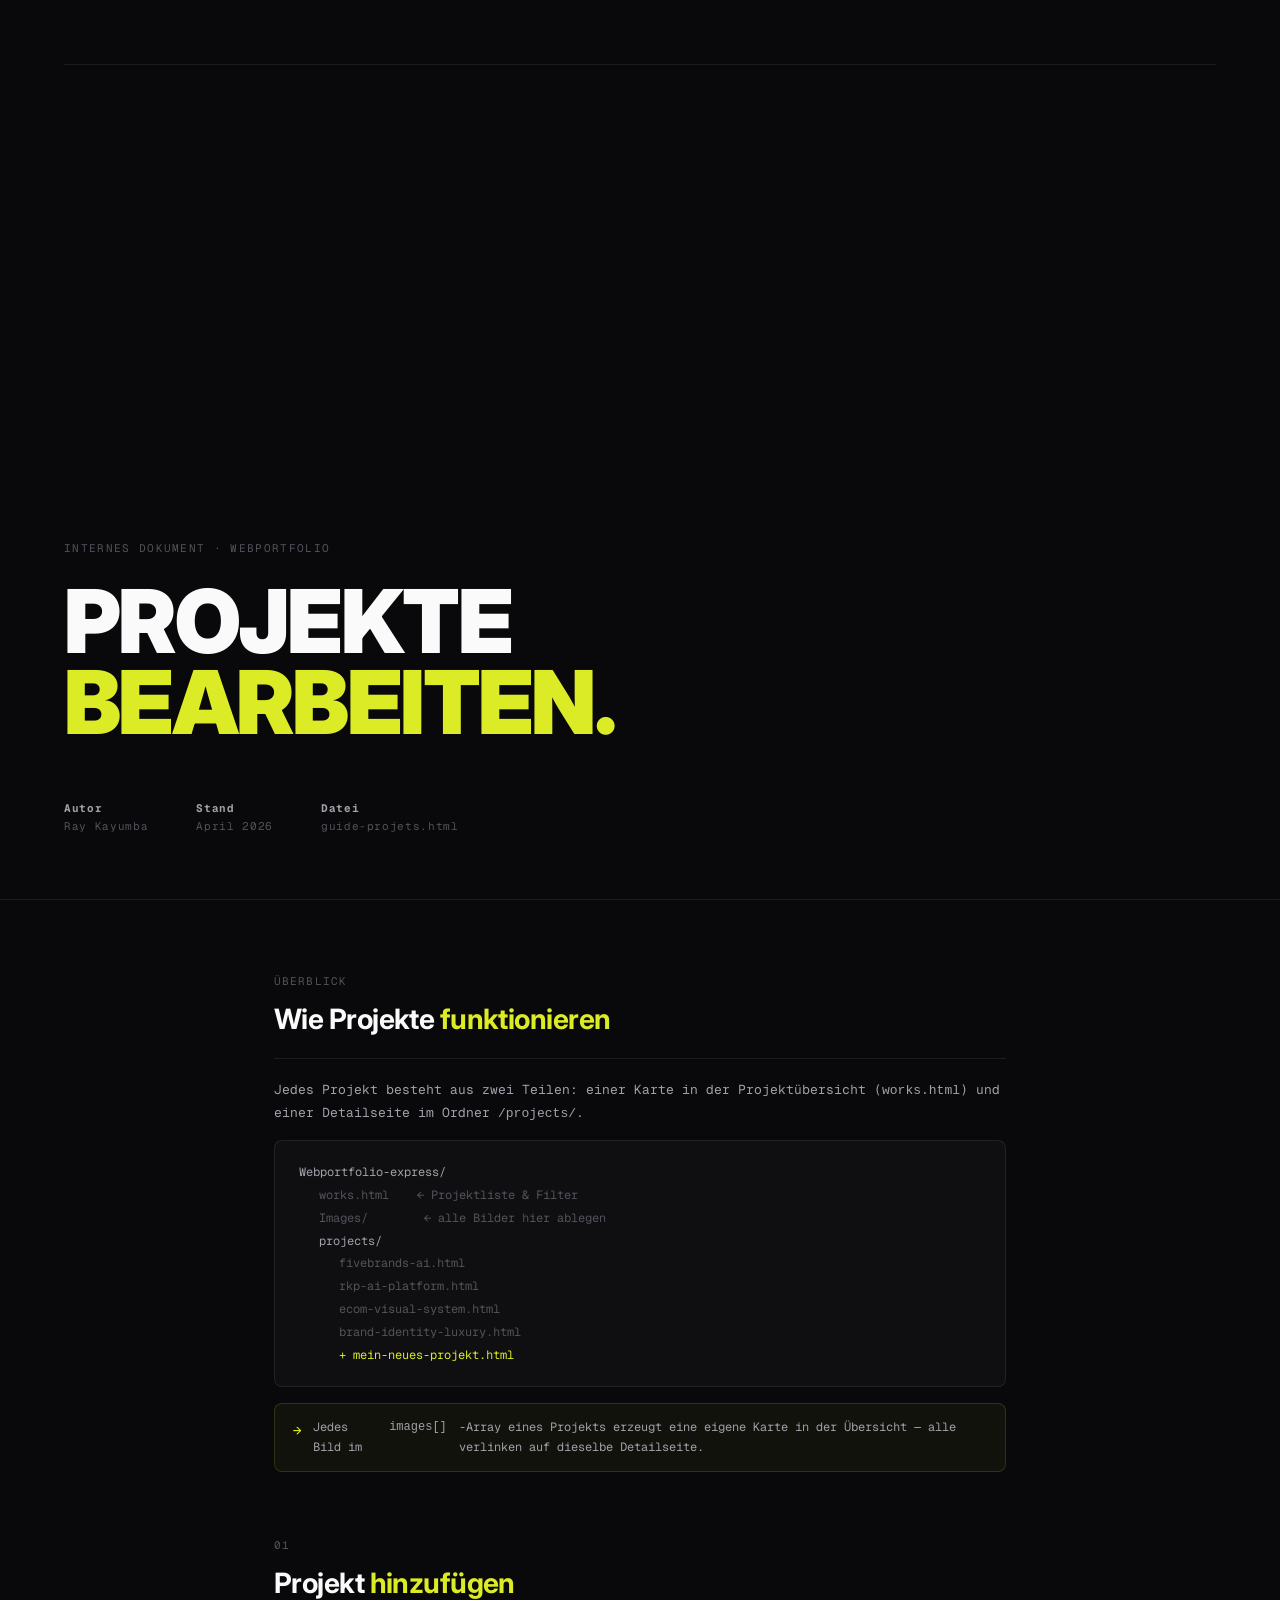
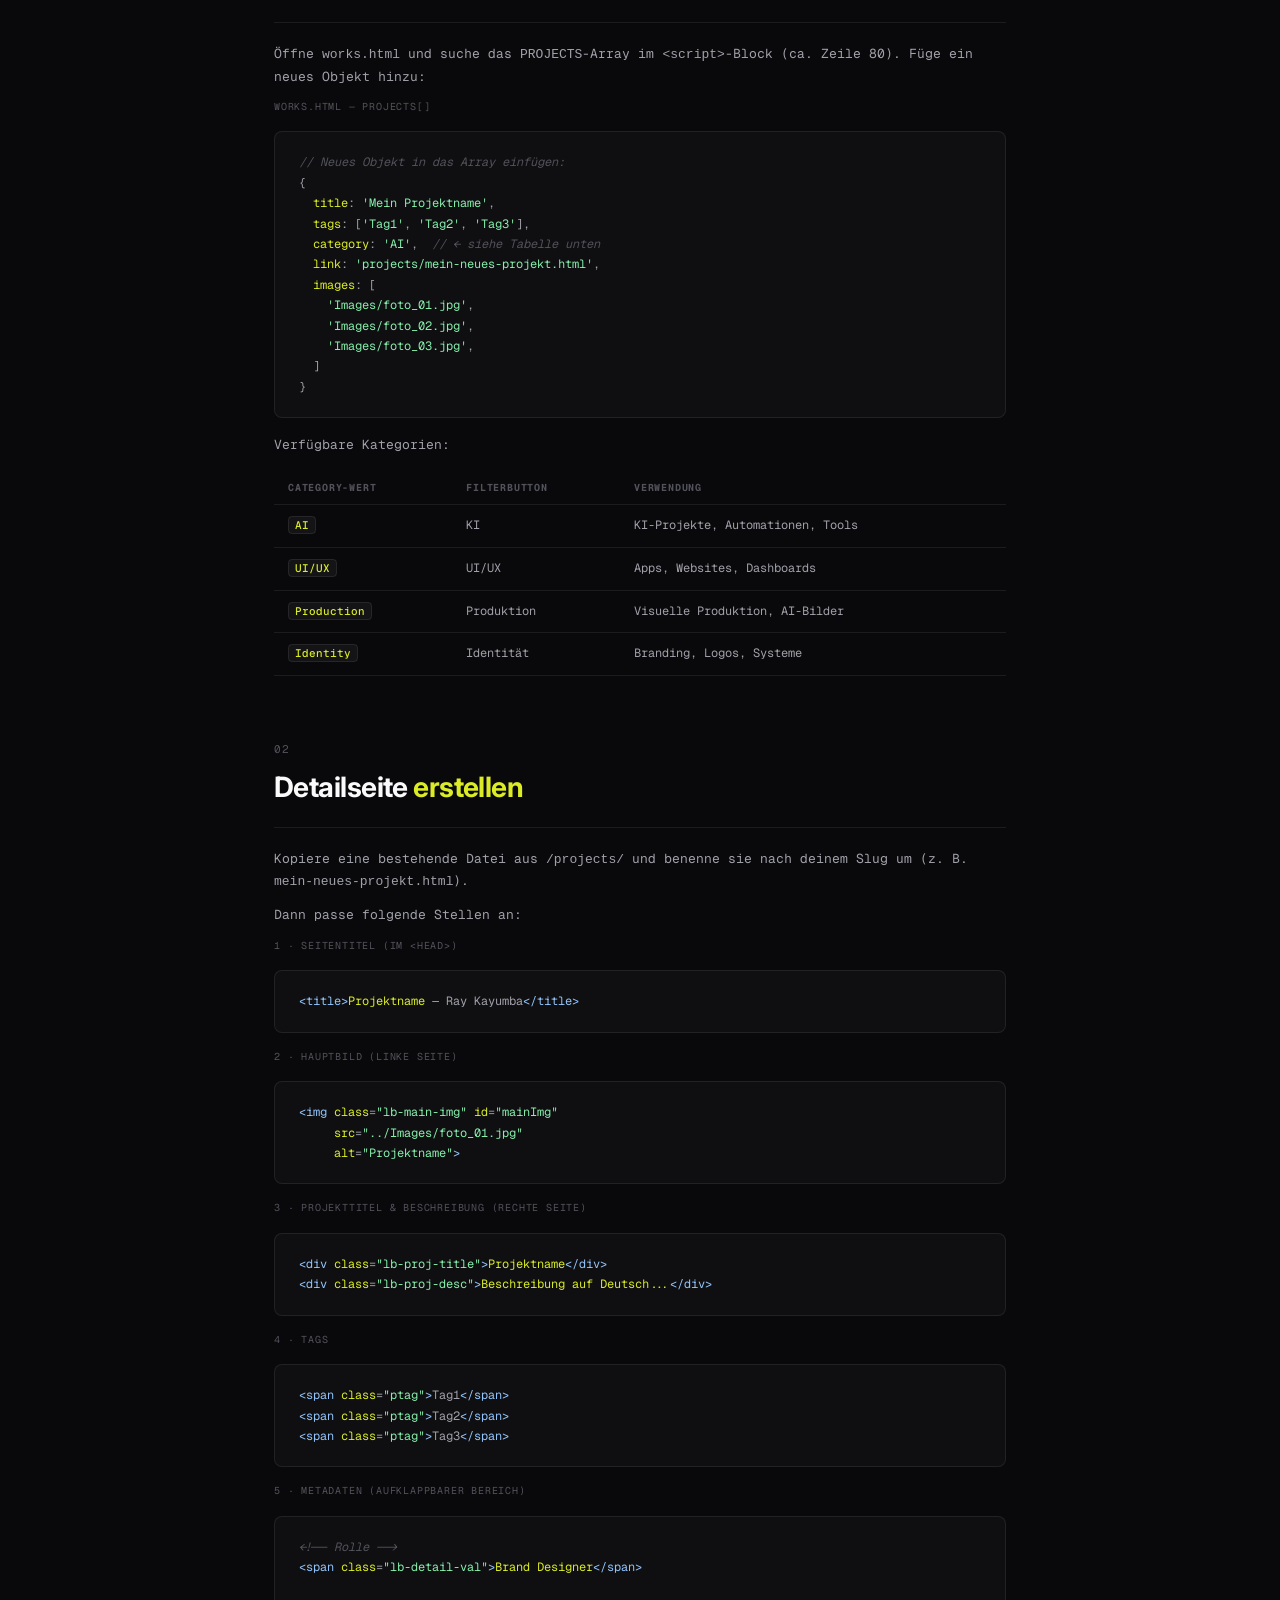
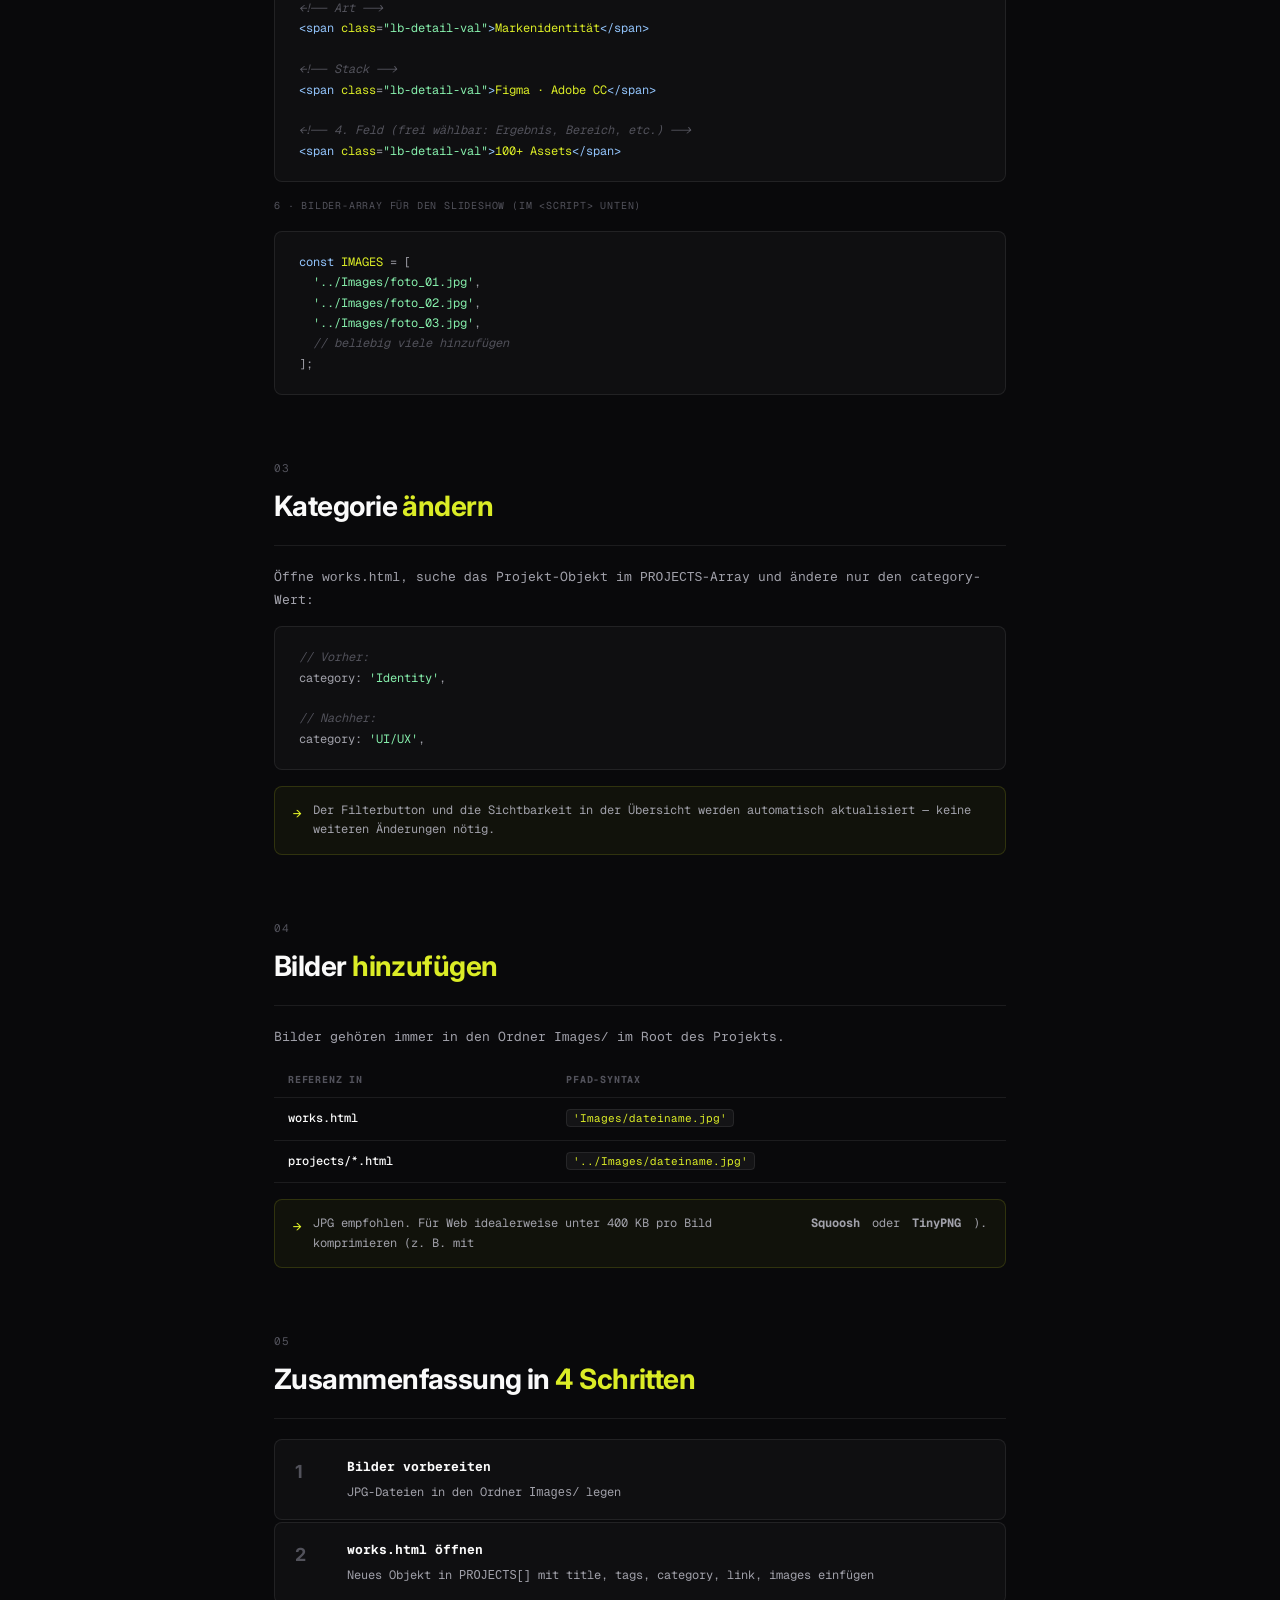
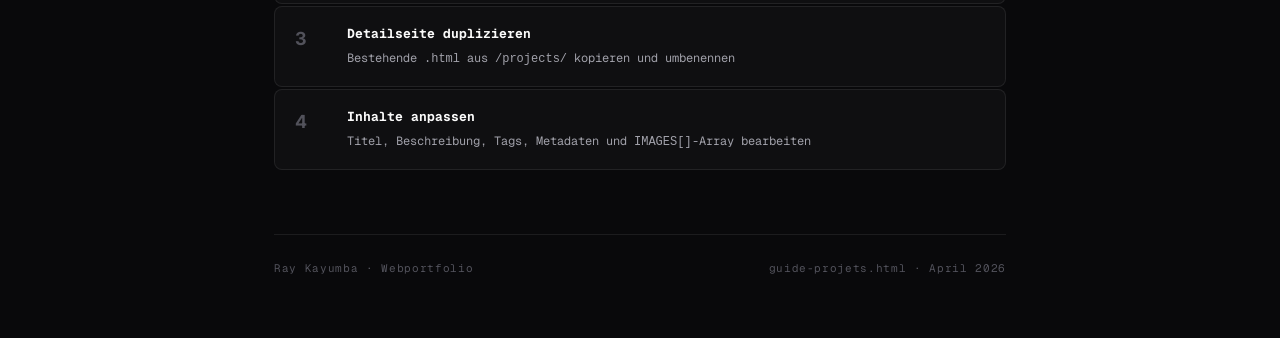
==== guide-projets.html @ 17524bd0 "Deploy portfolio at repo root" ====
<!DOCTYPE html>
<html lang="de">
<head>
<meta charset="UTF-8">
<meta name="viewport" content="width=device-width, initial-scale=1.0">
<title>Guide — Projekte bearbeiten · Ray Kayumba</title>
<link rel="preconnect" href="https://fonts.googleapis.com">
<link href="https://fonts.googleapis.com/css2?family=Geist+Mono:wght@300;400;500&family=Inter:wght@400;500;700;900&display=swap" rel="stylesheet">
<style>
  :root {
    --bg: #09090b;
    --bg-card: #0f0f11;
    --bg-subtle: #141416;
    --border: rgba(255,255,255,0.08);
    --border-strong: rgba(255,255,255,0.18);
    --text: #fafafa;
    --text-muted: #a1a1aa;
    --text-subtle: #52525b;
    --accent: #DBEC26;
    --green: #4ade80;
    --radius: 8px;
  }

  * { box-sizing: border-box; margin: 0; padding: 0; }

  body {
    background: var(--bg);
    color: var(--text);
    font-family: 'Geist Mono', monospace;
    font-size: 13px;
    line-height: 1.65;
    padding: 0;
  }

  /* ── COVER ── */
  .cover {
    height: 100vh;
    display: flex;
    flex-direction: column;
    justify-content: flex-end;
    padding: 64px;
    border-bottom: 1px solid var(--border);
    position: relative;
    page-break-after: always;
  }
  .cover-label {
    font-size: 11px;
    color: var(--text-subtle);
    letter-spacing: .12em;
    text-transform: uppercase;
    margin-bottom: 24px;
  }
  .cover-title {
    font-family: 'Inter', sans-serif;
    font-size: clamp(48px, 8vw, 88px);
    font-weight: 900;
    line-height: .92;
    letter-spacing: -.03em;
    text-transform: uppercase;
    color: var(--text);
    margin-bottom: 8px;
  }
  .cover-title span { color: var(--accent); display: block; }
  .cover-meta {
    margin-top: 48px;
    display: flex;
    gap: 48px;
    font-size: 11px;
    color: var(--text-subtle);
    letter-spacing: .06em;
  }
  .cover-meta strong { color: var(--text-muted); }
  .cover-rule {
    position: absolute;
    top: 64px; left: 64px; right: 64px;
    height: 1px;
    background: var(--border);
  }

  /* ── PAGE ── */
  .page {
    max-width: 860px;
    margin: 0 auto;
    padding: 72px 64px;
  }

  /* ── SECTION ── */
  .section { margin-bottom: 64px; page-break-inside: avoid; }

  .section-num {
    font-size: 11px;
    color: var(--text-subtle);
    letter-spacing: .1em;
    text-transform: uppercase;
    margin-bottom: 6px;
  }
  .section-title {
    font-family: 'Inter', sans-serif;
    font-size: 28px;
    font-weight: 700;
    letter-spacing: -.02em;
    margin-bottom: 20px;
    padding-bottom: 16px;
    border-bottom: 1px solid var(--border);
  }
  .section-title em { color: var(--accent); font-style: normal; }

  p { color: var(--text-muted); margin-bottom: 12px; }

  /* ── CODE BLOCK ── */
  .code-block {
    background: var(--bg-card);
    border: 1px solid var(--border);
    border-radius: var(--radius);
    padding: 20px 24px;
    margin: 16px 0;
    overflow: hidden;
  }
  .code-block pre {
    font-family: 'Geist Mono', monospace;
    font-size: 12px;
    color: var(--text-muted);
    line-height: 1.7;
    white-space: pre-wrap;
    word-break: break-word;
  }
  .code-block pre .kw  { color: #93c5fd; }
  .code-block pre .str { color: #86efac; }
  .code-block pre .cm  { color: var(--text-subtle); font-style: italic; }
  .code-block pre .hl  { color: var(--accent); }

  .code-label {
    font-size: 10px;
    color: var(--text-subtle);
    letter-spacing: .08em;
    text-transform: uppercase;
    margin-bottom: 8px;
  }

  /* ── TABLE ── */
  table {
    width: 100%;
    border-collapse: collapse;
    margin: 16px 0;
    font-size: 12px;
  }
  th {
    text-align: left;
    padding: 8px 14px;
    font-size: 10px;
    letter-spacing: .08em;
    text-transform: uppercase;
    color: var(--text-subtle);
    border-bottom: 1px solid var(--border);
  }
  td {
    padding: 11px 14px;
    border-bottom: 1px solid var(--border);
    color: var(--text-muted);
    vertical-align: top;
  }
  td:first-child { color: var(--text); font-weight: 500; }
  td code {
    background: var(--bg-subtle);
    border: 1px solid var(--border);
    border-radius: 4px;
    padding: 1px 6px;
    font-family: 'Geist Mono', monospace;
    font-size: 11px;
    color: var(--accent);
  }

  /* ── STEP CARDS ── */
  .steps { display: flex; flex-direction: column; gap: 2px; margin: 16px 0; }
  .step {
    display: grid;
    grid-template-columns: 36px 1fr;
    gap: 16px;
    align-items: start;
    padding: 16px 20px;
    background: var(--bg-card);
    border: 1px solid var(--border);
    border-radius: var(--radius);
  }
  .step-num {
    font-family: 'Inter', sans-serif;
    font-size: 18px;
    font-weight: 700;
    color: var(--text-subtle);
    padding-top: 1px;
  }
  .step-body strong { color: var(--text); display: block; margin-bottom: 3px; font-size: 13px; }
  .step-body span { color: var(--text-muted); font-size: 12px; }

  /* ── NOTE BOX ── */
  .note {
    display: flex;
    gap: 12px;
    padding: 14px 18px;
    background: rgba(219,236,38,.04);
    border: 1px solid rgba(219,236,38,.15);
    border-radius: var(--radius);
    margin: 16px 0;
    font-size: 12px;
    color: var(--text-muted);
    line-height: 1.6;
  }
  .note-icon { color: var(--accent); font-size: 14px; flex-shrink: 0; margin-top: 1px; }

  /* ── FILE TREE ── */
  .tree {
    background: var(--bg-card);
    border: 1px solid var(--border);
    border-radius: var(--radius);
    padding: 20px 24px;
    margin: 16px 0;
    font-size: 12px;
    line-height: 1.9;
  }
  .tree .folder { color: var(--text-muted); }
  .tree .file   { color: var(--text-subtle); padding-left: 20px; }
  .tree .file.new { color: var(--accent); }
  .tree .file.new::before { content: '+ '; }

  /* ── PRINT ── */
  @media print {
    body { background: #09090b !important; -webkit-print-color-adjust: exact; print-color-adjust: exact; }
    .cover { page-break-after: always; }
    .section { page-break-inside: avoid; }
  }
</style>
</head>
<body>

<!-- COVER -->
<div class="cover">
  <div class="cover-rule"></div>
  <div class="cover-label">Internes Dokument · Webportfolio</div>
  <div class="cover-title">
    Projekte<br>
    <span>Bearbeiten.</span>
  </div>
  <div class="cover-meta">
    <div><strong>Autor</strong><br>Ray Kayumba</div>
    <div><strong>Stand</strong><br>April 2026</div>
    <div><strong>Datei</strong><br>guide-projets.html</div>
  </div>
</div>

<div class="page">

  <!-- OVERVIEW -->
  <div class="section">
    <div class="section-num">Überblick</div>
    <div class="section-title">Wie Projekte <em>funktionieren</em></div>
    <p>Jedes Projekt besteht aus zwei Teilen: einer Karte in der Projektübersicht (<code>works.html</code>) und einer Detailseite im Ordner <code>/projects/</code>.</p>

    <div class="tree">
      <div class="folder">Webportfolio-express/</div>
      <div class="file">works.html &nbsp;&nbsp;&nbsp;<span style="color:var(--text-subtle)">← Projektliste &amp; Filter</span></div>
      <div class="file">Images/ &nbsp;&nbsp;&nbsp;&nbsp;&nbsp;&nbsp;&nbsp;<span style="color:var(--text-subtle)">← alle Bilder hier ablegen</span></div>
      <div class="folder" style="padding-left:20px">projects/</div>
      <div class="file" style="padding-left:40px">fivebrands-ai.html</div>
      <div class="file" style="padding-left:40px">rkp-ai-platform.html</div>
      <div class="file" style="padding-left:40px">ecom-visual-system.html</div>
      <div class="file" style="padding-left:40px">brand-identity-luxury.html</div>
      <div class="file new" style="padding-left:40px">mein-neues-projekt.html</div>
    </div>

    <div class="note">
      <div class="note-icon">→</div>
      Jedes Bild im <code>images[]</code>-Array eines Projekts erzeugt eine eigene Karte in der Übersicht — alle verlinken auf dieselbe Detailseite.
    </div>
  </div>

  <!-- SECTION 1 -->
  <div class="section">
    <div class="section-num">01</div>
    <div class="section-title">Projekt <em>hinzufügen</em></div>

    <p>Öffne <code>works.html</code> und suche das <code>PROJECTS</code>-Array im <code>&lt;script&gt;</code>-Block (ca. Zeile 80). Füge ein neues Objekt hinzu:</p>

    <div class="code-label">works.html — PROJECTS[]</div>
    <div class="code-block"><pre><span class="cm">// Neues Objekt in das Array einfügen:</span>
{
  <span class="hl">title</span>: <span class="str">'Mein Projektname'</span>,
  <span class="hl">tags</span>: [<span class="str">'Tag1'</span>, <span class="str">'Tag2'</span>, <span class="str">'Tag3'</span>],
  <span class="hl">category</span>: <span class="str">'AI'</span>,  <span class="cm">// ← siehe Tabelle unten</span>
  <span class="hl">link</span>: <span class="str">'projects/mein-neues-projekt.html'</span>,
  <span class="hl">images</span>: [
    <span class="str">'Images/foto_01.jpg'</span>,
    <span class="str">'Images/foto_02.jpg'</span>,
    <span class="str">'Images/foto_03.jpg'</span>,
  ]
}</pre></div>

    <p style="margin-top:16px">Verfügbare Kategorien:</p>
    <table>
      <tr><th>category-Wert</th><th>Filterbutton</th><th>Verwendung</th></tr>
      <tr><td><code>AI</code></td><td>KI</td><td>KI-Projekte, Automationen, Tools</td></tr>
      <tr><td><code>UI/UX</code></td><td>UI/UX</td><td>Apps, Websites, Dashboards</td></tr>
      <tr><td><code>Production</code></td><td>Produktion</td><td>Visuelle Produktion, AI-Bilder</td></tr>
      <tr><td><code>Identity</code></td><td>Identität</td><td>Branding, Logos, Systeme</td></tr>
    </table>
  </div>

  <!-- SECTION 2 -->
  <div class="section">
    <div class="section-num">02</div>
    <div class="section-title">Detailseite <em>erstellen</em></div>

    <p>Kopiere eine bestehende Datei aus <code>/projects/</code> und benenne sie nach deinem Slug um (z. B. <code>mein-neues-projekt.html</code>).</p>

    <p style="margin-top:8px">Dann passe folgende Stellen an:</p>

    <div class="code-label">1 · Seitentitel (im &lt;head&gt;)</div>
    <div class="code-block"><pre><span class="kw">&lt;title&gt;</span><span class="hl">Projektname</span> — Ray Kayumba<span class="kw">&lt;/title&gt;</span></pre></div>

    <div class="code-label">2 · Hauptbild (linke Seite)</div>
    <div class="code-block"><pre><span class="kw">&lt;img</span> <span class="hl">class</span>=<span class="str">"lb-main-img"</span> <span class="hl">id</span>=<span class="str">"mainImg"</span>
     <span class="hl">src</span>=<span class="str">"../Images/foto_01.jpg"</span>
     <span class="hl">alt</span>=<span class="str">"Projektname"</span><span class="kw">&gt;</span></pre></div>

    <div class="code-label">3 · Projekttitel &amp; Beschreibung (rechte Seite)</div>
    <div class="code-block"><pre><span class="kw">&lt;div</span> <span class="hl">class</span>=<span class="str">"lb-proj-title"</span><span class="kw">&gt;</span><span class="hl">Projektname</span><span class="kw">&lt;/div&gt;</span>
<span class="kw">&lt;div</span> <span class="hl">class</span>=<span class="str">"lb-proj-desc"</span><span class="kw">&gt;</span><span class="hl">Beschreibung auf Deutsch...</span><span class="kw">&lt;/div&gt;</span></pre></div>

    <div class="code-label">4 · Tags</div>
    <div class="code-block"><pre><span class="kw">&lt;span</span> <span class="hl">class</span>=<span class="str">"ptag"</span><span class="kw">&gt;</span>Tag1<span class="kw">&lt;/span&gt;</span>
<span class="kw">&lt;span</span> <span class="hl">class</span>=<span class="str">"ptag"</span><span class="kw">&gt;</span>Tag2<span class="kw">&lt;/span&gt;</span>
<span class="kw">&lt;span</span> <span class="hl">class</span>=<span class="str">"ptag"</span><span class="kw">&gt;</span>Tag3<span class="kw">&lt;/span&gt;</span></pre></div>

    <div class="code-label">5 · Metadaten (aufklappbarer Bereich)</div>
    <div class="code-block"><pre><span class="cm">&lt;!-- Rolle --&gt;</span>
<span class="kw">&lt;span</span> <span class="hl">class</span>=<span class="str">"lb-detail-val"</span><span class="kw">&gt;</span><span class="hl">Brand Designer</span><span class="kw">&lt;/span&gt;</span>

<span class="cm">&lt;!-- Art --&gt;</span>
<span class="kw">&lt;span</span> <span class="hl">class</span>=<span class="str">"lb-detail-val"</span><span class="kw">&gt;</span><span class="hl">Markenidentität</span><span class="kw">&lt;/span&gt;</span>

<span class="cm">&lt;!-- Stack --&gt;</span>
<span class="kw">&lt;span</span> <span class="hl">class</span>=<span class="str">"lb-detail-val"</span><span class="kw">&gt;</span><span class="hl">Figma · Adobe CC</span><span class="kw">&lt;/span&gt;</span>

<span class="cm">&lt;!-- 4. Feld (frei wählbar: Ergebnis, Bereich, etc.) --&gt;</span>
<span class="kw">&lt;span</span> <span class="hl">class</span>=<span class="str">"lb-detail-val"</span><span class="kw">&gt;</span><span class="hl">100+ Assets</span><span class="kw">&lt;/span&gt;</span></pre></div>

    <div class="code-label">6 · Bilder-Array für den Slideshow (im &lt;script&gt; unten)</div>
    <div class="code-block"><pre><span class="kw">const</span> <span class="hl">IMAGES</span> = [
  <span class="str">'../Images/foto_01.jpg'</span>,
  <span class="str">'../Images/foto_02.jpg'</span>,
  <span class="str">'../Images/foto_03.jpg'</span>,
  <span class="cm">// beliebig viele hinzufügen</span>
];</pre></div>
  </div>

  <!-- SECTION 3 -->
  <div class="section">
    <div class="section-num">03</div>
    <div class="section-title">Kategorie <em>ändern</em></div>

    <p>Öffne <code>works.html</code>, suche das Projekt-Objekt im <code>PROJECTS</code>-Array und ändere nur den <code>category</code>-Wert:</p>

    <div class="code-block"><pre><span class="cm">// Vorher:</span>
category: <span class="str">'Identity'</span>,

<span class="cm">// Nachher:</span>
category: <span class="str">'UI/UX'</span>,</pre></div>

    <div class="note">
      <div class="note-icon">→</div>
      Der Filterbutton und die Sichtbarkeit in der Übersicht werden automatisch aktualisiert — keine weiteren Änderungen nötig.
    </div>
  </div>

  <!-- SECTION 4 -->
  <div class="section">
    <div class="section-num">04</div>
    <div class="section-title">Bilder <em>hinzufügen</em></div>

    <p>Bilder gehören immer in den Ordner <code>Images/</code> im Root des Projekts.</p>

    <table>
      <tr><th>Referenz in</th><th>Pfad-Syntax</th></tr>
      <tr><td>works.html</td><td><code>'Images/dateiname.jpg'</code></td></tr>
      <tr><td>projects/*.html</td><td><code>'../Images/dateiname.jpg'</code></td></tr>
    </table>

    <div class="note">
      <div class="note-icon">→</div>
      JPG empfohlen. Für Web idealerweise unter 400 KB pro Bild komprimieren (z. B. mit <strong>Squoosh</strong> oder <strong>TinyPNG</strong>).
    </div>
  </div>

  <!-- SECTION 5 -->
  <div class="section">
    <div class="section-num">05</div>
    <div class="section-title">Zusammenfassung in <em>4 Schritten</em></div>

    <div class="steps">
      <div class="step">
        <div class="step-num">1</div>
        <div class="step-body">
          <strong>Bilder vorbereiten</strong>
          <span>JPG-Dateien in den Ordner <code>Images/</code> legen</span>
        </div>
      </div>
      <div class="step">
        <div class="step-num">2</div>
        <div class="step-body">
          <strong>works.html öffnen</strong>
          <span>Neues Objekt in <code>PROJECTS[]</code> mit title, tags, category, link, images einfügen</span>
        </div>
      </div>
      <div class="step">
        <div class="step-num">3</div>
        <div class="step-body">
          <strong>Detailseite duplizieren</strong>
          <span>Bestehende <code>.html</code> aus <code>/projects/</code> kopieren und umbenennen</span>
        </div>
      </div>
      <div class="step">
        <div class="step-num">4</div>
        <div class="step-body">
          <strong>Inhalte anpassen</strong>
          <span>Titel, Beschreibung, Tags, Metadaten und <code>IMAGES[]</code>-Array bearbeiten</span>
        </div>
      </div>
    </div>
  </div>

  <!-- FOOTER -->
  <div style="border-top:1px solid var(--border);padding-top:24px;display:flex;justify-content:space-between;font-size:11px;color:var(--text-subtle);letter-spacing:.06em;">
    <span>Ray Kayumba · Webportfolio</span>
    <span>guide-projets.html · April 2026</span>
  </div>

</div>
</body>
</html>
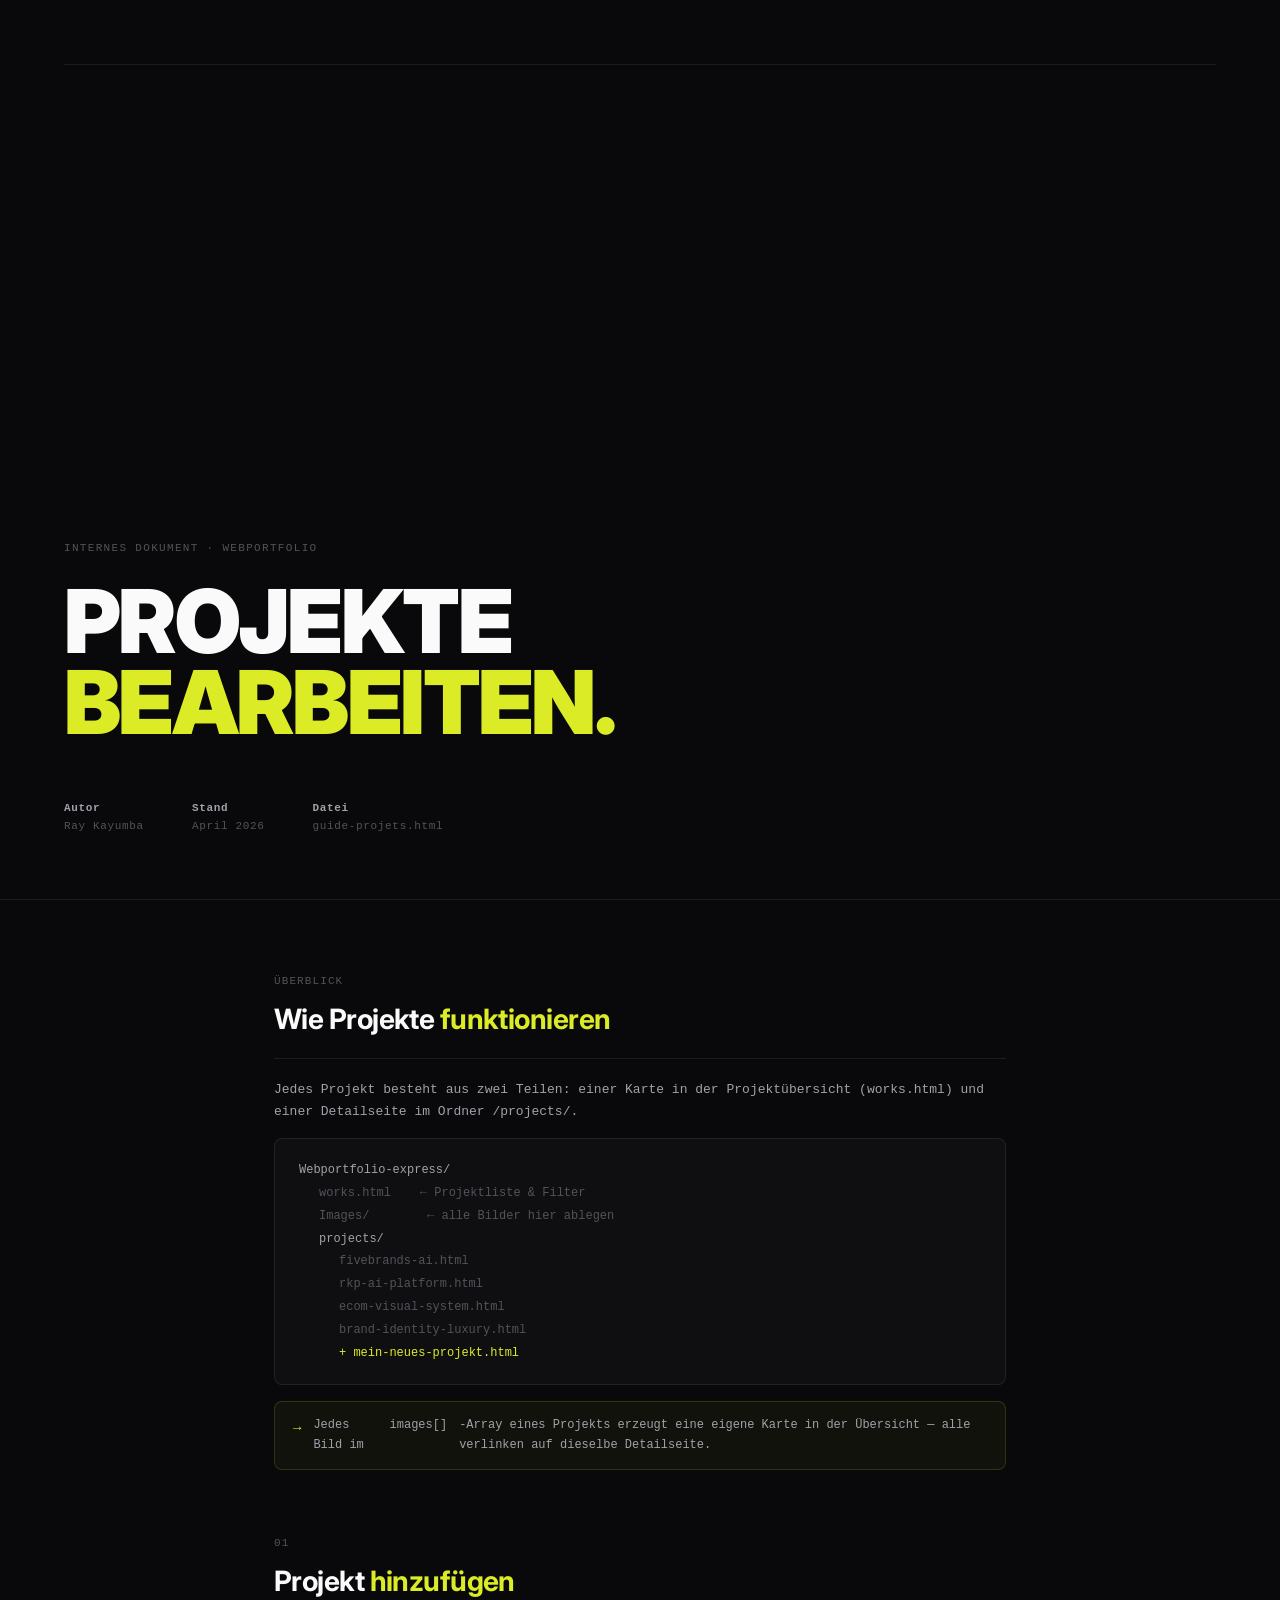
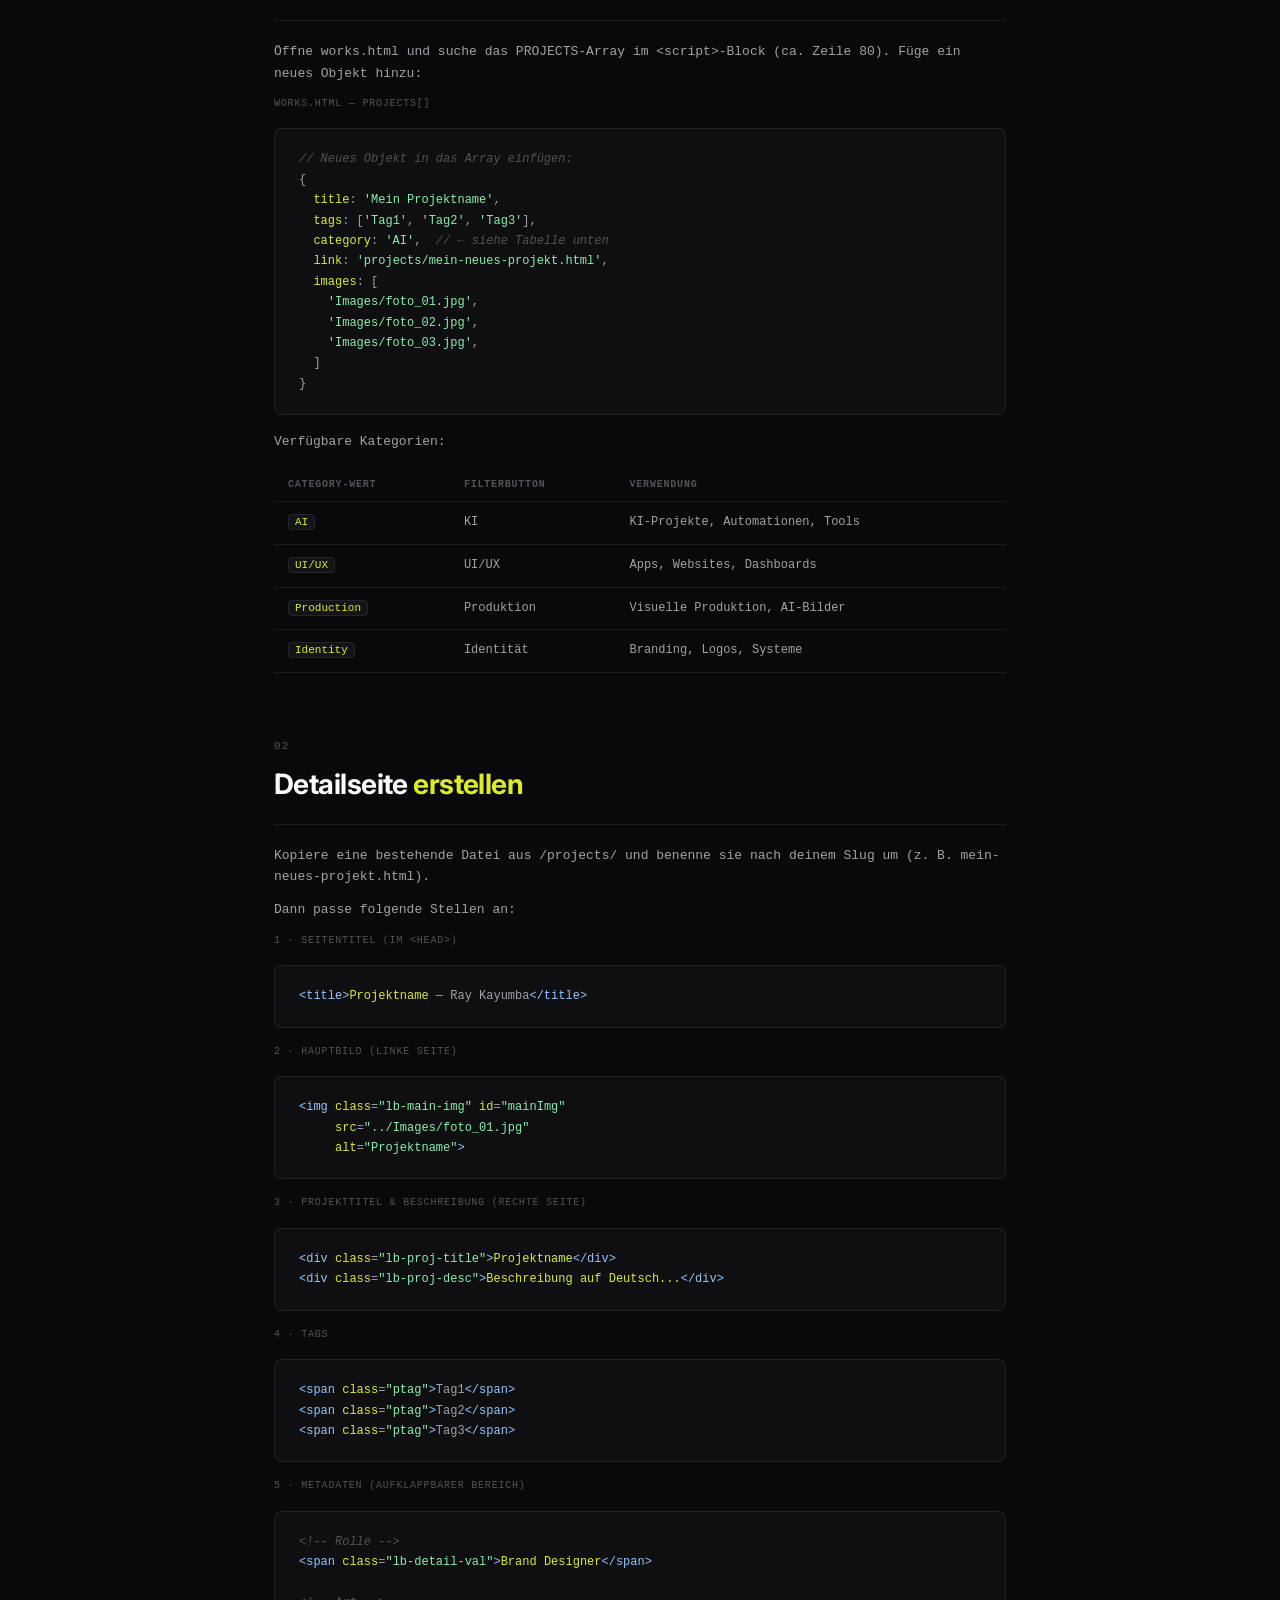
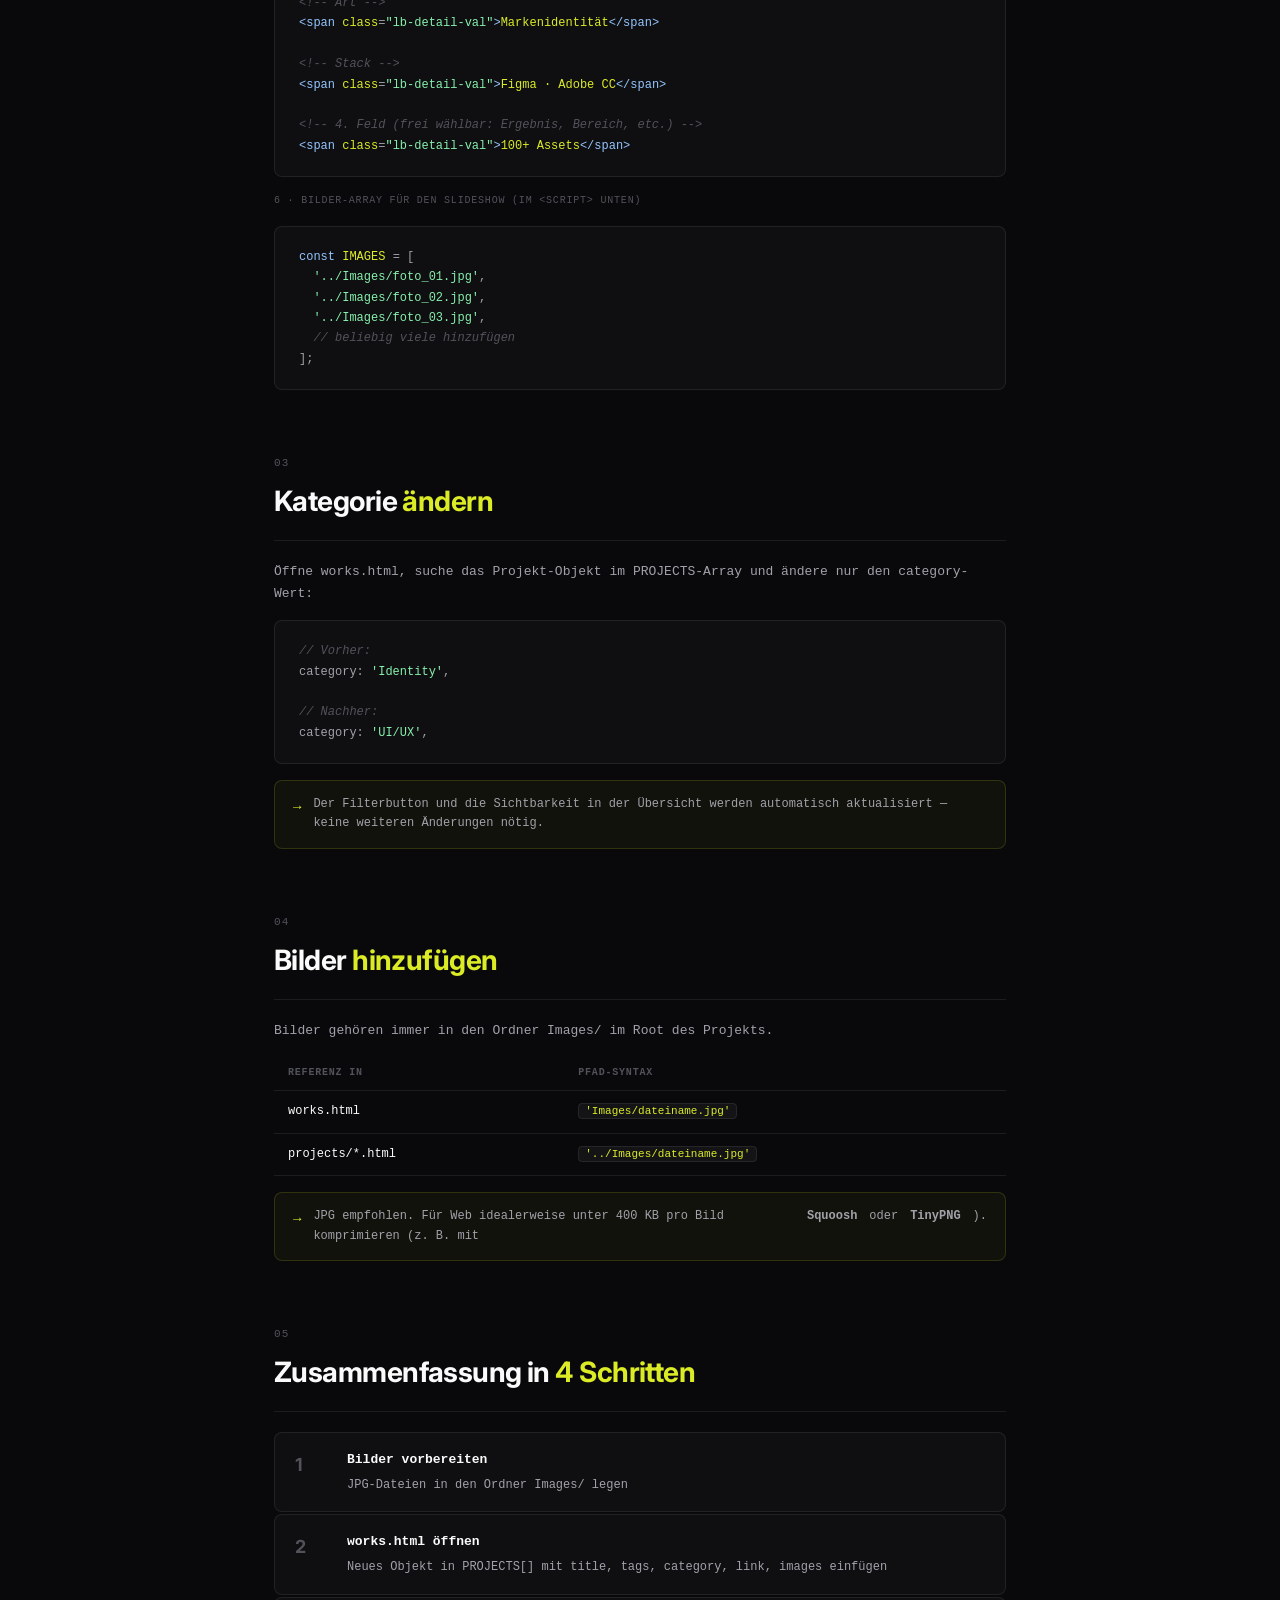
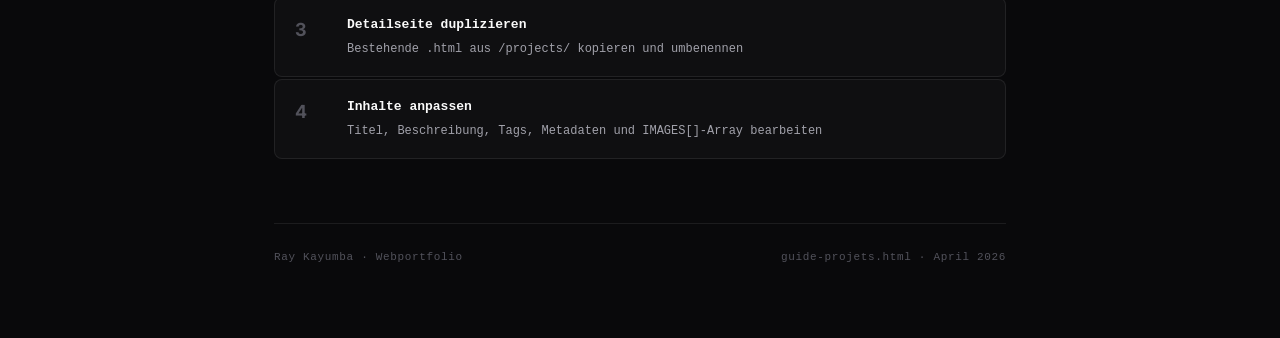
==== commit f09fa61b: "Update portfolio content, images and project pages Co-Authored-By: Claude Sonnet 4.6 <noreply@anthro" ====
--- a/guide-projets.html
+++ b/guide-projets.html
@@ -5,7 +5,7 @@
 <meta name="viewport" content="width=device-width, initial-scale=1.0">
 <title>Guide — Projekte bearbeiten · Ray Kayumba</title>
 <link rel="preconnect" href="https://fonts.googleapis.com">
-<link href="https://fonts.googleapis.com/css2?family=Geist+Mono:wght@300;400;500&family=Inter:wght@400;500;700;900&display=swap" rel="stylesheet">
+<link href="https://fonts.googleapis.com/css2?family=Inter:ital,wght@0,300;0,400;0,500;0,700;0,900;1,400&family=Dela+Gothic+One&display=swap" rel="stylesheet">
 <style>
   :root {
     --bg: #09090b;
